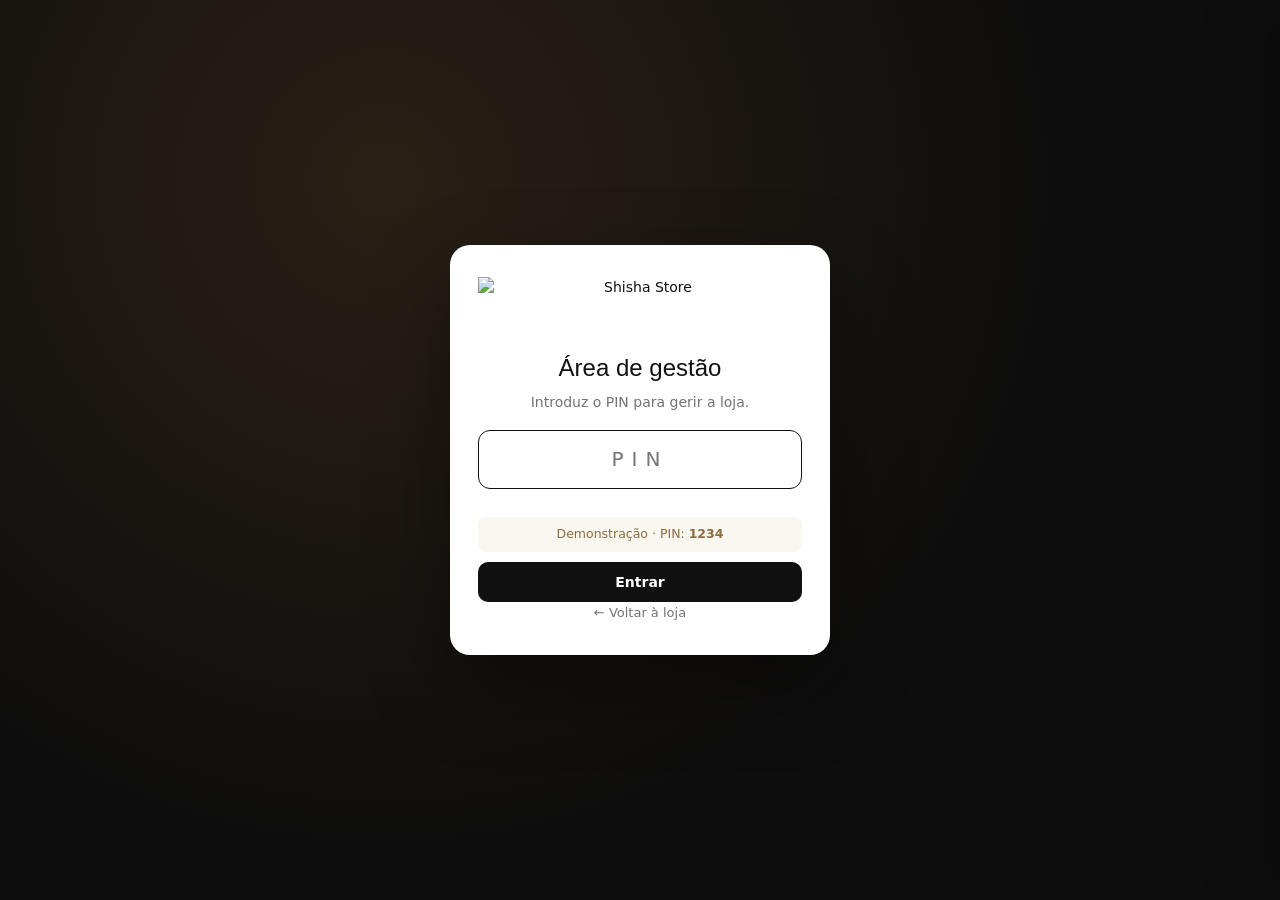
==== admin.html @ 9c780ec9 "Cores por shisha e opiniões de clientes - Shishas com várias cores: o cliente escolhe a cor (com fot" ====
<!doctype html>
<html lang="pt-PT">
<head>
  <meta charset="utf-8">
  <meta name="viewport" content="width=device-width, initial-scale=1">
  <meta name="robots" content="noindex, nofollow">
  <meta name="referrer" content="no-referrer">
  <meta http-equiv="Content-Security-Policy" content="default-src 'self'; script-src 'self' https://cdn.jsdelivr.net; style-src 'self' 'unsafe-inline' https://fonts.googleapis.com; font-src https://fonts.gstatic.com; img-src 'self' data: blob: https://images.unsplash.com https://*.supabase.co; connect-src 'self' data: https://*.supabase.co wss://*.supabase.co; object-src 'none'; base-uri 'self'; form-action 'self'">
  <title>Gestão · Shisha Store</title>
  <link rel="icon" type="image/png" href="img/logo-icon.png">
  <link rel="preconnect" href="https://fonts.googleapis.com">
  <link rel="preconnect" href="https://fonts.gstatic.com" crossorigin>
  <link href="https://fonts.googleapis.com/css2?family=Inter:wght@400;500;600;700;800&family=Archivo+Black&display=swap" rel="stylesheet">
  <link rel="stylesheet" href="css/admin.css">
</head>
<body>

  <!-- LOGIN -->
  <section class="login" id="login" hidden>
    <form class="login__card" id="loginForm">
      <img src="img/logo-h.png" alt="Shisha Store" class="login__logo">
      <h1>Área de gestão</h1>
      <div id="loginLive" hidden>
        <p class="muted">Entra com o teu email e palavra-passe.</p>
        <input type="email" id="email" class="login__field" placeholder="Email" autocomplete="username">
        <input type="password" id="password" class="login__field" placeholder="Palavra-passe" autocomplete="current-password">
      </div>
      <div id="loginDemo" hidden>
        <p class="muted">Introduz o PIN para gerir a loja.</p>
        <input type="password" inputmode="numeric" id="pin" placeholder="PIN" maxlength="8" autocomplete="off">
        <p class="login__hint">Demonstração · PIN: <b>1234</b></p>
      </div>
      <p class="login__err" id="loginErr" hidden></p>
      <button class="btn btn--dark btn--block" type="submit" id="loginBtn">Entrar</button>
      <a href="./" class="login__back">← Voltar à loja</a>
    </form>
  </section>

  <!-- APP -->
  <div class="app" id="app" hidden>
    <aside class="side" id="side">
      <a href="#/painel" class="side__logo"><img src="img/logo-h-white.png" alt="Shisha Store"></a>
      <nav class="side__nav">
        <a href="#/painel" data-nav="painel"><svg viewBox="0 0 24 24"><rect x="3" y="3" width="7" height="9" rx="1.5"/><rect x="14" y="3" width="7" height="5" rx="1.5"/><rect x="14" y="12" width="7" height="9" rx="1.5"/><rect x="3" y="16" width="7" height="5" rx="1.5"/></svg>Resumo</a>
        <a href="#/inicio" data-nav="inicio"><svg viewBox="0 0 24 24"><rect x="3" y="4" width="18" height="16" rx="2"/><circle cx="9" cy="10" r="2"/><path d="m21 16-5-5-9 9"/></svg>Página inicial</a>
        <a href="#/produtos" data-nav="produtos"><svg viewBox="0 0 24 24"><path d="M3 7l9-4 9 4-9 4-9-4z"/><path d="M3 7v10l9 4 9-4V7"/><path d="M12 11v10"/></svg>Produtos</a>
        <a href="#/packs" data-nav="packs"><svg viewBox="0 0 24 24"><rect x="3" y="8" width="18" height="13" rx="2"/><path d="M3 12h18M12 8v13"/><path d="M12 8c-2-4-6-4-6-1.5S10 8 12 8zm0 0c2-4 6-4 6-1.5S14 8 12 8z"/></svg>Packs</a>
        <a href="#/encomendas" data-nav="encomendas"><svg viewBox="0 0 24 24"><path d="M6 7h12l-1 13H7L6 7z"/><path d="M9 7a3 3 0 0 1 6 0"/></svg>Encomendas <span class="side__badge" id="newOrders" hidden>0</span></a>
        <a href="#/opinioes" data-nav="opinioes"><svg viewBox="0 0 24 24"><path d="m12 3 2.7 5.6 6.1.9-4.4 4.3 1 6.1L12 17l-5.4 2.9 1-6.1L3.2 9.5l6.1-.9z"/></svg>Opiniões <span class="side__badge" id="newReviews" hidden>0</span></a>
        <a href="#/loja" data-nav="loja"><svg viewBox="0 0 24 24"><path d="M4 9l1-5h14l1 5M4 9v11h16V9M4 9h16M9 20v-6h6v6"/></svg>Dados da loja</a>
        <a href="#/dados" data-nav="dados"><svg viewBox="0 0 24 24"><path d="M12 3v12m0 0-4-4m4 4 4-4"/><path d="M4 17v3h16v-3"/></svg>Cópias de segurança</a>
      </nav>
      <div class="side__foot">
        <a href="index.html" target="_blank" class="side__link"><svg viewBox="0 0 24 24"><path d="M14 4h6v6M20 4l-9 9"/><path d="M18 14v6H4V6h6"/></svg>Ver loja</a>
        <button class="side__link" id="logout"><svg viewBox="0 0 24 24"><path d="M15 4h4v16h-4M10 8l-4 4 4 4M6 12h10"/></svg>Sair</button>
      </div>
    </aside>

    <div class="main">
      <header class="top">
        <button class="top__burger" id="burger" aria-label="Abrir menu"><svg viewBox="0 0 24 24"><path d="M3 6h18M3 12h18M3 18h18"/></svg><span>Menu</span></button>
        <div>
          <h1 id="pageTitle">Resumo</h1>
          <p class="muted" id="pageSub"></p>
        </div>
        <div class="top__right" id="topActions"></div>
      </header>
      <main id="view"></main>
    </div>

    <!-- Barra de navegação fixa (telemóvel) -->
    <nav class="tabbar" aria-label="Secções">
      <a href="#/painel" data-nav="painel"><svg viewBox="0 0 24 24"><rect x="3" y="3" width="7" height="9" rx="1.5"/><rect x="14" y="3" width="7" height="5" rx="1.5"/><rect x="14" y="12" width="7" height="9" rx="1.5"/><rect x="3" y="16" width="7" height="5" rx="1.5"/></svg><span>Resumo</span></a>
      <a href="#/produtos" data-nav="produtos"><svg viewBox="0 0 24 24"><path d="M3 7l9-4 9 4-9 4-9-4z"/><path d="M3 7v10l9 4 9-4V7"/><path d="M12 11v10"/></svg><span>Produtos</span></a>
      <a href="#/packs" data-nav="packs"><svg viewBox="0 0 24 24"><rect x="3" y="8" width="18" height="13" rx="2"/><path d="M3 12h18M12 8v13"/><path d="M12 8c-2-4-6-4-6-1.5S10 8 12 8zm0 0c2-4 6-4 6-1.5S14 8 12 8z"/></svg><span>Packs</span></a>
      <a href="#/encomendas" data-nav="encomendas"><svg viewBox="0 0 24 24"><path d="M6 7h12l-1 13H7L6 7z"/><path d="M9 7a3 3 0 0 1 6 0"/></svg><span>Encomendas</span><b class="tabbar__badge" id="newOrders2" hidden>0</b></a>
      <button id="burger2" aria-label="Mais opções"><svg viewBox="0 0 24 24"><circle cx="5" cy="12" r="1.6"/><circle cx="12" cy="12" r="1.6"/><circle cx="19" cy="12" r="1.6"/></svg><span>Mais</span></button>
    </nav>
  </div>

  <!-- EDITOR DE PRODUTO -->
  <div class="overlay" id="overlay"></div>
  <aside class="panel" id="panel" aria-hidden="true">
    <div class="panel__head"><strong id="panelTitle">Produto</strong><button class="icon-btn" data-close aria-label="Fechar"><svg viewBox="0 0 24 24"><path d="M6 6l12 12M18 6 6 18"/></svg></button></div>
    <div class="panel__body" id="panelBody"></div>
    <div class="panel__foot" id="panelFoot"></div>
  </aside>

  <div class="toast" id="toast"></div>

  <script src="js/admin-boot.js"></script>
  <script src="https://cdn.jsdelivr.net/npm/@supabase/supabase-js@2.45.4/dist/umd/supabase.js" integrity="sha384-0w2KAL2YHP6wKOkUDzkCDGgVvfmHnj02DHeQ6XcHOgTfFsGyonKOpShMH1x6nk9o" crossorigin="anonymous"></script>
  <script src="js/data.js"></script>
  <script src="js/config.js"></script>
  <script src="js/store-data.js"></script>
  <script src="js/admin.js"></script>
</body>
</html>
---- css/admin.css ----
/* =========================================================
   SHISHA STORE — Back office
   ========================================================= */
:root {
  --ink: #111; --ink-2: #3a3a3a; --muted: #737373; --line: #e7e5e4;
  --bg: #f6f5f3; --card: #fff; --side: #0f0f0f;
  --gold: #b08d57; --gold-2: #8c6d3f; --goldl: #e7c893;
  --green: #16a34a; --red: #dc2626; --amber: #d97706; --blue: #2563eb;
  --r: 14px; --r-sm: 9px;
  --font: "Inter", system-ui, -apple-system, Segoe UI, Roboto, sans-serif;
  --display: "Archivo Black", "Inter", sans-serif;
}
* { box-sizing: border-box; }
body { margin: 0; font-family: var(--font); color: var(--ink); background: var(--bg); font-size: 14px; line-height: 1.45; -webkit-font-smoothing: antialiased; }
a { color: inherit; text-decoration: none; }
button { font: inherit; color: inherit; background: none; border: 0; cursor: pointer; padding: 0; }
input, select, textarea { font: inherit; color: inherit; }
svg { width: 20px; height: 20px; fill: none; stroke: currentColor; stroke-width: 1.8; stroke-linecap: round; stroke-linejoin: round; flex: none; }
[hidden] { display: none !important; }
.muted { color: var(--muted); }
h1, h2, h3 { margin: 0; }

/* ---------- Botões ---------- */
.btn { display: inline-flex; align-items: center; justify-content: center; gap: 8px; padding: 10px 16px; border-radius: 10px; font-weight: 600; font-size: 14px; white-space: nowrap; transition: background .15s, border-color .15s, transform .1s; }
.btn:active { transform: scale(.98); }
.btn--dark { background: var(--ink); color: #fff; }
.btn--dark:hover { background: #2b2b2b; }
.btn--gold { background: var(--gold); color: #fff; }
.btn--gold:hover { background: var(--gold-2); }
.btn--ghost { background: #fff; border: 1px solid var(--line); }
.btn--ghost:hover { border-color: #bdbdbd; }
.btn--danger { background: #fff; border: 1px solid #f3c4c4; color: var(--red); }
.btn--danger:hover { background: #fef2f2; }
.btn--sm { padding: 7px 11px; font-size: 13px; border-radius: 8px; }
.btn--block { width: 100%; }
.btn svg { width: 17px; height: 17px; }
.icon-btn { width: 38px; height: 38px; display: grid; place-items: center; border-radius: 10px; }
.icon-btn:hover { background: rgba(0,0,0,.05); }

/* ---------- Login ---------- */
.login { min-height: 100vh; display: grid; place-items: center; padding: 16px; background: radial-gradient(circle at 30% 20%, #2a2016, #0d0d0d 60%); }
.login__card { width: 100%; max-width: 380px; background: #fff; border-radius: 20px; padding: 32px 28px; text-align: center; box-shadow: 0 30px 80px rgba(0,0,0,.4); }
.login__logo { height: 56px; margin: 0 auto 18px; display: block; }
.login h1 { font-family: var(--display); font-weight: 400; font-size: 24px; }
.login p { margin: 6px 0 18px; }
.login input { width: 100%; padding: 14px 16px; border: 1.5px solid var(--line); border-radius: 12px; font-size: 20px; text-align: center; letter-spacing: .4em; outline: none; margin-bottom: 12px; }
.login input.login__field { font-size: 15px; letter-spacing: 0; text-align: left; margin-bottom: 10px; }
.login input:focus { border-color: var(--ink); }
.login__err { color: var(--red); font-size: 13px; margin: -4px 0 12px !important; }
.login__hint { font-size: 12.5px; color: var(--gold-2); background: #faf6f0; border-radius: 8px; padding: 8px; margin: 16px 0 10px !important; }
.login__back { font-size: 13px; color: var(--muted); }
.login__back:hover { color: var(--ink); }
.shake { animation: shake .35s; }
@keyframes shake { 25% { transform: translateX(-6px); } 75% { transform: translateX(6px); } }

/* ---------- Layout ---------- */
.app { display: grid; grid-template-columns: 248px 1fr; min-height: 100vh; }
.side { background: var(--side); color: #cfcfcf; display: flex; flex-direction: column; padding: 22px 14px; position: sticky; top: 0; height: 100vh; }
.side__logo { padding: 4px 10px 22px; }
.side__logo img { height: 44px; }
.side__nav { display: grid; gap: 2px; }
.side__nav a, .side__link { display: flex; align-items: center; gap: 12px; padding: 11px 12px; border-radius: 10px; font-weight: 500; font-size: 14px; width: 100%; text-align: left; }
.side__nav a:hover, .side__link:hover { background: rgba(255,255,255,.06); color: #fff; }
.side__nav a.is-active { background: rgba(176,141,87,.18); color: #fff; }
.side__nav a.is-active svg { color: var(--goldl); }
.side__badge { margin-left: auto; background: var(--gold); color: #fff; font-size: 11px; font-weight: 700; border-radius: 99px; padding: 1px 7px; }
.side__foot { margin-top: auto; border-top: 1px solid #222; padding-top: 12px; display: grid; gap: 2px; }
.main { min-width: 0; }
.top { display: flex; align-items: center; gap: 14px; padding: 22px 32px 18px; position: sticky; top: 0; z-index: 20; background: rgba(246,245,243,.92); backdrop-filter: blur(8px); }
.top h1 { font-family: var(--display); font-weight: 400; font-size: 26px; line-height: 1.1; }
.top p { margin: 2px 0 0; font-size: 13px; }
.top__right { margin-left: auto; display: flex; gap: 8px; flex-wrap: wrap; justify-content: flex-end; }
.top__burger { display: none; }
#view { padding: 0 32px 48px; }

@media (max-width: 960px) {
  .app { grid-template-columns: 1fr; }
  .side { position: fixed; z-index: 60; width: 260px; left: 0; transform: translateX(-100%); transition: transform .25s; }
  .side.is-open { transform: none; box-shadow: 20px 0 60px rgba(0,0,0,.4); }
  .top { padding: 14px 16px; }
  .top h1 { font-size: 21px; }
  .top p { display: none; }
  .top__right .btn { padding: 8px 11px; font-size: 13px; }
  .top__burger { display: grid; }
  #view { padding: 0 16px 40px; }
}

/* ---------- Cartões ---------- */
.card { background: var(--card); border: 1px solid var(--line); border-radius: var(--r); }
.card__head { display: flex; justify-content: space-between; align-items: center; gap: 12px; padding: 16px 18px; border-bottom: 1px solid var(--line); }
.card__head h3 { font-size: 15px; }
.card__body { padding: 16px 18px; }
.grid { display: grid; gap: 16px; }
.kpis { display: grid; grid-template-columns: repeat(4, 1fr); gap: 16px; margin-bottom: 16px; }
@media (max-width: 1100px) { .kpis { grid-template-columns: repeat(2, 1fr); } }
.kpi { padding: 18px; display: flex; gap: 14px; align-items: flex-start; min-width: 0; }
@media (max-width: 560px) {
  .kpis { gap: 10px; }
  .kpi { flex-direction: column; gap: 10px; padding: 14px; }
  .kpi__value { font-size: 21px; }
}
.kpi__icon { width: 42px; height: 42px; border-radius: 12px; display: grid; place-items: center; flex: none; }
.kpi__icon svg { width: 21px; height: 21px; }
.kpi__label { font-size: 12.5px; color: var(--muted); font-weight: 500; }
.kpi__value { font-family: var(--display); font-size: 26px; line-height: 1.15; margin-top: 2px; }
.kpi__sub { font-size: 12px; color: var(--muted); }
.two { display: grid; grid-template-columns: 1.6fr 1fr; gap: 16px; }
@media (max-width: 1100px) { .two { grid-template-columns: 1fr; } }

/* gráfico de barras */
.bars { display: flex; align-items: flex-end; gap: 10px; height: 180px; padding-top: 10px; }
.bar { flex: 1; display: flex; flex-direction: column; align-items: center; gap: 6px; height: 100%; justify-content: flex-end; }
.bar__fill { width: 100%; max-width: 46px; background: linear-gradient(180deg, var(--gold), var(--gold-2)); border-radius: 8px 8px 3px 3px; min-height: 3px; transition: height .5s; position: relative; }
.bar__fill span { position: absolute; top: -20px; left: 50%; transform: translateX(-50%); font-size: 11.5px; font-weight: 700; color: var(--ink-2); white-space: nowrap; }
.bar__label { font-size: 11.5px; color: var(--muted); }
.bar.is-today .bar__fill { background: linear-gradient(180deg, #2b2b2b, #111); }

/* listas simples */
.list { list-style: none; margin: 0; padding: 0; }
.list li { display: flex; align-items: center; gap: 12px; padding: 11px 18px; border-top: 1px solid var(--line); }
.list li:first-child { border-top: 0; }
.list__main { min-width: 0; flex: 1; }
.list__main strong { display: block; font-size: 13.5px; white-space: nowrap; overflow: hidden; text-overflow: ellipsis; }
.list__main span { font-size: 12px; color: var(--muted); }
.empty { padding: 28px 18px; text-align: center; color: var(--muted); }
.empty .btn { margin-top: 12px; }

/* ---------- Produtos ---------- */
.toolbar { display: flex; gap: 10px; flex-wrap: wrap; align-items: center; margin-bottom: 14px; }
.tabs { display: flex; gap: 4px; background: #ecebe8; padding: 4px; border-radius: 12px; overflow-x: auto; max-width: 100%; }
.tabs button { padding: 7px 13px; border-radius: 9px; font-weight: 600; font-size: 13px; color: var(--ink-2); white-space: nowrap; }
.tabs button.is-on { background: #fff; color: var(--ink); box-shadow: 0 1px 3px rgba(0,0,0,.1); }
.tabs button i { font-style: normal; color: var(--muted); font-weight: 500; margin-left: 4px; }
.search { flex: 1; min-width: 200px; position: relative; }
.search input { width: 100%; padding: 10px 14px 10px 38px; border: 1px solid var(--line); border-radius: 10px; background: #fff; outline: none; }
.search input:focus { border-color: var(--ink); }
.search svg { position: absolute; left: 12px; top: 50%; transform: translateY(-50%); width: 17px; height: 17px; color: var(--muted); }
.select { padding: 9px 12px; border: 1px solid var(--line); border-radius: 10px; background: #fff; }

.table-wrap { overflow-x: auto; }
table.t { width: 100%; border-collapse: collapse; font-size: 13.5px; }
.t th { text-align: left; font-size: 11.5px; letter-spacing: .06em; text-transform: uppercase; color: var(--muted); font-weight: 600; padding: 12px 14px; border-bottom: 1px solid var(--line); white-space: nowrap; background: #fbfaf9; }
.t th:first-child { border-top-left-radius: var(--r); }
.t th:last-child { border-top-right-radius: var(--r); }
.t td { padding: 10px 14px; border-bottom: 1px solid var(--line); vertical-align: middle; }
.t tr:last-child td { border-bottom: 0; }
.t tbody tr { transition: background .1s; }
.t tbody tr:hover { background: #fbfaf9; }
.t tr.is-hidden td { opacity: .55; }
.prod { display: flex; align-items: center; gap: 12px; min-width: 220px; }
.thumb { width: 46px; height: 46px; border-radius: 10px; object-fit: cover; flex: none; background: var(--bg); display: grid; place-items: center; font-weight: 800; font-size: 13px; color: #fff; overflow: hidden; }
.prod strong { display: block; font-size: 13.5px; }
.prod span { font-size: 12px; color: var(--muted); }
.price { font-weight: 700; white-space: nowrap; }
.price small { color: var(--amber); font-weight: 600; display: block; font-size: 11px; }
.actions { display: flex; gap: 4px; justify-content: flex-end; }
.actions .icon-btn { width: 34px; height: 34px; }
.actions svg { width: 17px; height: 17px; }

/* interruptor */
.switch { position: relative; display: inline-flex; align-items: center; gap: 8px; cursor: pointer; user-select: none; font-size: 12.5px; white-space: nowrap; }
.switch input { position: absolute; opacity: 0; pointer-events: none; }
.switch i { width: 36px; height: 20px; border-radius: 99px; background: #d6d3d1; position: relative; transition: background .2s; flex: none; }
.switch i::after { content: ""; position: absolute; top: 2px; left: 2px; width: 16px; height: 16px; border-radius: 50%; background: #fff; transition: transform .2s; box-shadow: 0 1px 2px rgba(0,0,0,.2); }
.switch input:checked + i { background: var(--green); }
.switch input:checked + i::after { transform: translateX(16px); }
.switch--gold input:checked + i { background: var(--gold); }

/* estados */
.pill { display: inline-flex; align-items: center; gap: 6px; font-size: 12px; font-weight: 600; padding: 3px 10px; border-radius: 99px; white-space: nowrap; }
.pill::before { content: ""; width: 6px; height: 6px; border-radius: 50%; background: currentColor; }
.st-nova { background: #eff6ff; color: var(--blue); }
.st-confirmada { background: #fef3c7; color: var(--amber); }
.st-pronta { background: #f3e8ff; color: #7c3aed; }
.st-entregue { background: #dcfce7; color: var(--green); }
.st-cancelada { background: #f5f5f4; color: #78716c; }
.st-esgotado { background: #fee2e2; color: var(--red); }
.st-stock { background: #dcfce7; color: var(--green); }
.st-oculto { background: #f5f5f4; color: #78716c; }

/* ---------- Painel lateral (editor) ---------- */
.overlay { position: fixed; inset: 0; background: rgba(0,0,0,.4); opacity: 0; visibility: hidden; transition: .2s; z-index: 50; }
.overlay.is-on { opacity: 1; visibility: visible; }
.panel { position: fixed; top: 0; right: 0; bottom: 0; width: min(560px, 100vw); background: #fff; z-index: 70; display: flex; flex-direction: column; transform: translateX(100%); transition: transform .28s ease; box-shadow: -20px 0 60px rgba(0,0,0,.15); }
.panel.is-open { transform: none; }
.panel__head { display: flex; justify-content: space-between; align-items: center; padding: 16px 20px; border-bottom: 1px solid var(--line); font-size: 16px; }
.panel__body { flex: 1; overflow-y: auto; padding: 20px; }
.panel__foot { padding: 14px 20px; border-top: 1px solid var(--line); display: flex; gap: 10px; justify-content: flex-end; }
.panel__foot .spacer { margin-right: auto; }

/* formulários */
.form { display: grid; gap: 16px; }
.row { display: grid; grid-template-columns: 1fr 1fr; gap: 14px; }
.row--3 { grid-template-columns: 1fr 1fr 1fr; }
@media (max-width: 560px) { .row, .row--3 { grid-template-columns: 1fr; } }
.field label { display: block; font-size: 12.5px; font-weight: 600; margin-bottom: 6px; color: var(--ink-2); }
.field input, .field select, .field textarea { width: 100%; padding: 10px 12px; border: 1px solid var(--line); border-radius: 10px; background: #fff; outline: none; }
.field textarea { min-height: 76px; resize: vertical; }
.field input:focus, .field select:focus, .field textarea:focus { border-color: var(--ink); box-shadow: 0 0 0 3px rgba(17,17,17,.06); }
.field small { display: block; color: var(--muted); font-size: 11.5px; margin-top: 5px; }
.field--err input { border-color: var(--red); }
.prefix { position: relative; }
.prefix span { position: absolute; right: 12px; top: 50%; transform: translateY(-50%); color: var(--muted); font-size: 13px; }
.section-title { font-size: 11.5px; letter-spacing: .1em; text-transform: uppercase; font-weight: 700; color: var(--gold-2); margin: 8px 0 -4px; }
.toggles { display: grid; grid-template-columns: 1fr 1fr; gap: 12px; background: var(--bg); border-radius: 12px; padding: 14px; }
.photo { display: flex; gap: 14px; align-items: center; }
.photo__prev { width: 96px; height: 96px; border-radius: 12px; object-fit: cover; background: var(--bg); flex: none; border: 1px solid var(--line); display: grid; place-items: center; color: #fff; font-weight: 800; font-size: 20px; overflow: hidden; }
.photo__prev img { width: 100%; height: 100%; object-fit: cover; }
.photo__btns { display: grid; gap: 8px; flex: 1; }
.photo__btns input[type=url] { width: 100%; padding: 9px 12px; border: 1px solid var(--line); border-radius: 10px; font-size: 13px; outline: none; }
.color { display: flex; gap: 8px; align-items: center; }
.color input[type=color] { width: 42px; height: 38px; padding: 2px; border: 1px solid var(--line); border-radius: 8px; background: #fff; }

/* encomenda detalhe */
.order-items { width: 100%; border-collapse: collapse; margin: 6px 0 14px; }
.order-items td { padding: 9px 0; border-bottom: 1px solid var(--line); }
.order-items td:last-child { text-align: right; font-weight: 600; }
.order-total { display: flex; justify-content: space-between; font-size: 17px; font-weight: 800; }
.steps { display: flex; gap: 6px; flex-wrap: wrap; }
.steps button { padding: 8px 12px; border-radius: 99px; border: 1px solid var(--line); font-size: 12.5px; font-weight: 600; }
.steps button.is-on { background: var(--ink); color: #fff; border-color: var(--ink); }

/* exportar */
.export { display: grid; grid-template-columns: repeat(auto-fill, minmax(280px, 1fr)); gap: 16px; }
.export .card { padding: 20px; display: flex; flex-direction: column; gap: 10px; }
.export h3 { font-size: 15.5px; }
.export p { margin: 0; color: var(--ink-2); font-size: 13.5px; flex: 1; }
.export__icon { width: 44px; height: 44px; border-radius: 12px; background: var(--bg); display: grid; place-items: center; }
.note { background: #faf6f0; border: 1px solid #efe3cf; border-radius: 12px; padding: 14px 16px; font-size: 13px; color: var(--ink-2); margin-bottom: 16px; display: flex; gap: 10px; }
.note svg { color: var(--gold-2); margin-top: 1px; }

/* ---------- Facilidade de uso ---------- */
.help { display: flex; gap: 12px; align-items: flex-start; background: linear-gradient(135deg, #1a1a1a, #3a2c18); color: #fff; border-radius: var(--r); padding: 18px 20px; margin-bottom: 22px; }
.help h3 { font-size: 15px; margin-bottom: 8px; color: var(--goldl); }
.help ol { margin: 0; padding-left: 18px; display: grid; gap: 5px; font-size: 13.5px; color: rgba(255,255,255,.88); }
.help .icon-btn { color: #fff; margin-left: auto; flex: none; }
.help .icon-btn:hover { background: rgba(255,255,255,.1); }
.h-sec { font-size: 13px; letter-spacing: .08em; text-transform: uppercase; color: var(--muted); font-weight: 700; margin: 0 0 12px; }
.quick { display: grid; grid-template-columns: repeat(4, 1fr); gap: 14px; margin-bottom: 26px; }
@media (max-width: 1100px) { .quick { grid-template-columns: repeat(2, 1fr); } }
.quick__item { background: #fff; border: 1px solid var(--line); border-radius: var(--r); padding: 18px; display: grid; gap: 4px; transition: transform .15s, box-shadow .15s, border-color .15s; }
.quick__item:hover { transform: translateY(-2px); box-shadow: 0 10px 24px rgba(0,0,0,.07); border-color: #d6d3d1; }
.quick__ic { width: 44px; height: 44px; border-radius: 12px; display: grid; place-items: center; margin-bottom: 8px; }
.quick__item b { font-size: 15px; }
.quick__item small { color: var(--muted); font-size: 12.5px; display: flex; align-items: center; gap: 6px; }
.dot-new { width: 8px; height: 8px; border-radius: 50%; background: var(--blue); box-shadow: 0 0 0 3px rgba(37,99,235,.18); }

.price-btn { display: flex; align-items: center; gap: 6px; padding: 5px 9px; margin: -5px -9px; border-radius: 8px; font-weight: 700; border: 1px dashed transparent; white-space: nowrap; }
.price-btn + .price-btn { margin-top: 2px; }
.price-btn .muted { font-weight: 500; }
.price-btn svg { opacity: 0; color: var(--gold-2); transition: opacity .15s; }
.price-btn:hover { background: #faf6f0; border-color: #e7d6b8; }
.price-btn:hover svg, .t tr:hover .price-btn svg { opacity: 1; }
.price-wrap { display: inline-flex; align-items: center; gap: 6px; }
.price-input { width: 92px; padding: 7px 9px; border: 2px solid var(--gold); border-radius: 8px; font-weight: 700; outline: none; box-shadow: 0 0 0 4px rgba(176,141,87,.15); }

.cat-pick { display: grid; grid-template-columns: repeat(5, 1fr); gap: 8px; }
@media (max-width: 560px) { .cat-pick { grid-template-columns: repeat(3, 1fr); } }
.cat-pick button { border: 1.5px solid var(--line); border-radius: 12px; padding: 12px 6px; display: grid; gap: 4px; justify-items: center; font-size: 12.5px; font-weight: 600; background: #fff; }
.cat-pick button span { font-size: 22px; }
.cat-pick button:hover { border-color: #bdbdbd; }
.cat-pick button.is-on { border-color: var(--ink); background: var(--ink); color: #fff; }
.toggles .switch { align-items: flex-start; white-space: normal; }
.toggles .switch i { margin-top: 2px; }
.toggles .switch span b { display: block; font-size: 13px; }
.toggles .switch span small { color: var(--muted); font-size: 11.5px; }
.adv { border: 1px solid var(--line); border-radius: 12px; padding: 12px 14px; }
.adv summary { cursor: pointer; font-weight: 600; font-size: 13px; color: var(--ink-2); }
.toast__undo { margin-left: 10px; color: var(--goldl); font-weight: 700; text-decoration: underline; }

/* ---------- Navegação no telemóvel ---------- */
.tabbar { display: none; }
.top__burger { display: none; align-items: center; gap: 8px; padding: 9px 14px 9px 11px; border-radius: 12px; background: var(--ink); color: #fff; font-weight: 700; font-size: 14px; flex: none; box-shadow: 0 4px 12px rgba(0,0,0,.18); }
.top__burger svg { width: 22px; height: 22px; stroke-width: 2.2; }
@media (max-width: 960px) {
  .top__burger { display: inline-flex; }
  .top { flex-wrap: wrap; row-gap: 10px; }
  .top > div:not(.top__right) { min-width: 0; flex: 1; }
  .top h1 { white-space: nowrap; overflow: hidden; text-overflow: ellipsis; }
  .top__right { width: 100%; margin-left: 0; }
  .top__right:empty { display: none; }
  .top__right .btn { flex: 1; padding: 11px 12px; font-size: 14px; }
  .tabbar { display: grid; grid-template-columns: repeat(5, 1fr); position: fixed; left: 0; right: 0; bottom: 0; z-index: 45; background: #fff; border-top: 1px solid var(--line); padding: 6px 4px calc(6px + env(safe-area-inset-bottom)); box-shadow: 0 -6px 20px rgba(0,0,0,.06); }
  .tabbar a, .tabbar button { position: relative; display: grid; justify-items: center; gap: 3px; padding: 6px 2px; border-radius: 12px; font-size: 11px; font-weight: 600; color: var(--muted); }
  .tabbar svg { width: 24px; height: 24px; }
  .tabbar a.is-active { color: var(--ink); }
  .tabbar a.is-active svg { color: var(--gold-2); stroke-width: 2.2; }
  .tabbar a.is-active::before { content: ""; position: absolute; top: -6px; left: 30%; right: 30%; height: 3px; border-radius: 0 0 3px 3px; background: var(--gold); }
  .tabbar__badge { position: absolute; top: 2px; left: calc(50% + 6px); background: var(--red); color: #fff; font-size: 10.5px; font-weight: 800; min-width: 18px; height: 18px; border-radius: 9px; display: grid; place-items: center; padding: 0 5px; }
  #view { padding-bottom: 96px; }
  .toast { bottom: 90px; }
  .panel { z-index: 80; }
}

/* ---------- Página inicial ---------- */
.quick { grid-template-columns: repeat(auto-fit, minmax(190px, 1fr)) !important; }
.hintline { margin: 0 0 14px; font-size: 13.5px; }
.hlist { display: grid; gap: 16px; margin-bottom: 16px; }
.hcard { overflow: hidden; }
.hcard.is-off .hprev { opacity: .55; }
.hcard__body { padding: 16px; display: grid; gap: 14px; }
.hcard__top { display: flex; justify-content: space-between; align-items: center; gap: 10px; flex-wrap: wrap; }
.hcard__top strong { font-size: 15px; }
.hprev { position: relative; height: 190px; color: #fff; overflow: hidden; display: flex; align-items: center; isolation: isolate; }
.hprev--sm { height: 130px; }
.hprev__bg { position: absolute; inset: 0; width: 100%; height: 100%; object-fit: cover; z-index: -2; }
.hprev:has(.hprev__bg)::before { content: ""; position: absolute; inset: 0; z-index: -1; background: linear-gradient(90deg, rgba(0,0,0,.8), rgba(0,0,0,.1)); }
.hprev__side { position: absolute; right: 0; top: 0; width: 45%; height: 100%; object-fit: cover; z-index: -1; -webkit-mask-image: linear-gradient(90deg, transparent, #000 35%); mask-image: linear-gradient(90deg, transparent, #000 35%); }
.hprev__text { padding: 18px 22px; max-width: 62%; display: grid; gap: 4px; }
.hprev__text small { font-size: 10.5px; font-weight: 700; letter-spacing: .14em; text-transform: uppercase; opacity: .85; }
.hprev__text b { font-family: var(--display); font-weight: 400; font-size: 26px; line-height: 1; }
.hprev--sm .hprev__text b { font-size: 19px; }
.hprev__text span { font-size: 12.5px; opacity: .9; }
.hprev__text i { font-style: normal; justify-self: start; background: #fff; color: #111; font-size: 11.5px; font-weight: 700; padding: 5px 11px; border-radius: 99px; margin-top: 4px; }
.hprev__off { position: absolute; top: 10px; right: 10px; background: rgba(0,0,0,.75); font-size: 11px; font-weight: 700; padding: 4px 10px; border-radius: 99px; }
.hphoto { display: flex; gap: 12px; align-items: center; flex-wrap: wrap; }
.hphoto__prev { width: 76px; height: 76px; border-radius: 10px; background: var(--bg); border: 1px solid var(--line); overflow: hidden; display: grid; place-items: center; font-size: 22px; flex: none; }
.hphoto__prev img { width: 100%; height: 100%; object-fit: cover; }
.hphoto__btns { display: flex; gap: 8px; flex-wrap: wrap; }
.act[disabled] { opacity: .35; cursor: default; }
.hmarquee { background: #111; color: #fff; border-radius: 10px; overflow: hidden; padding: 11px 0; }
.hmarquee > div { display: flex; gap: 16px; width: max-content; animation: hmq var(--dur, 38s) linear infinite; font-size: 12px; font-weight: 800; letter-spacing: .1em; text-transform: uppercase; }
.hmarquee i { color: var(--goldl); font-style: normal; }
@keyframes hmq { to { transform: translateX(-50%); } }
.hrow { display: flex; gap: 8px; align-items: center; }
.hrow > input { flex: 1; min-width: 0; padding: 10px 12px; border: 1px solid var(--line); border-radius: 10px; outline: none; }
.hrow > input:focus { border-color: var(--ink); }
.hsec { justify-content: space-between; padding: 8px 0; border-bottom: 1px solid var(--line); font-weight: 600; font-size: 13.5px; }
.hsec.is-off span { color: var(--muted); text-decoration: line-through; }
.hsec .actions { align-items: center; }
.hcats { display: grid; grid-template-columns: repeat(auto-fill, minmax(260px, 1fr)); gap: 16px; }
.hcat { aspect-ratio: 16 / 9; background: var(--bg); position: relative; display: grid; place-items: center; font-size: 30px; overflow: hidden; }
.hcat img { position: absolute; inset: 0; width: 100%; height: 100%; object-fit: cover; }
.hcat b { position: absolute; left: 0; right: 0; bottom: 0; background: #fff; padding: 9px 14px; font-size: 14px; }
.hnov { display: grid; grid-template-columns: repeat(auto-fill, minmax(150px, 1fr)); gap: 8px; max-height: 420px; overflow-y: auto; }
.hnov__item { display: flex; align-items: center; gap: 8px; border: 1.5px solid var(--line); border-radius: 10px; padding: 6px; font-size: 12px; font-weight: 600; cursor: pointer; }
.hnov__item input { display: none; }
.hnov__item .thumb { width: 34px; height: 34px; }
.hnov__item.is-on { border-color: var(--gold); background: #faf6f0; }
.hpick { display: grid; grid-template-columns: repeat(3, 1fr); gap: 8px; }
.hpick__item { border: 1.5px solid var(--line); border-radius: 10px; overflow: hidden; display: grid; text-align: left; background: #fff; }
.hpick__item img { width: 100%; aspect-ratio: 1; object-fit: cover; }
.hpick__item span { font-size: 11.5px; font-weight: 600; padding: 6px 8px; white-space: nowrap; overflow: hidden; text-overflow: ellipsis; }
.hpick__item:hover { border-color: var(--gold); }
@media (max-width: 560px) { .hprev__text { max-width: 75%; } .hprev__text b { font-size: 21px; } .hpick { grid-template-columns: repeat(2, 1fr); } }

/* ---------- Packs ---------- */
.packs-grid { display: grid; grid-template-columns: repeat(auto-fill, minmax(280px, 1fr)); gap: 16px; }
.pack-card { overflow: hidden; display: flex; flex-direction: column; }
.pack-card.is-hidden { opacity: .6; }
.pack-card__img { position: relative; aspect-ratio: 16 / 10; background: var(--bg); }
.pack-card__photo { width: 100%; height: 100%; object-fit: cover; display: grid; place-items: center; font-size: 28px; border-radius: 0; }
.pack-card__body { padding: 16px; display: flex; flex-direction: column; gap: 8px; flex: 1; }
.pack-card h3 { font-family: var(--display); font-weight: 400; font-size: 19px; }
.pack-card__price { font-weight: 800; font-size: 20px; display: flex; align-items: center; gap: 10px; flex-wrap: wrap; }
.pack-save { font-size: 12px; font-weight: 700; color: var(--green); background: #dcfce7; padding: 3px 9px; border-radius: 99px; }
.pack-card ul { margin: 0; padding: 0; list-style: none; display: grid; gap: 3px; font-size: 13px; color: var(--ink-2); flex: 1; }
.pack-card li::before { content: "✓ "; color: var(--gold-2); font-weight: 800; }
.pack-card--new { border: 2px dashed #d6d3d1; background: transparent; align-items: center; justify-content: center; text-align: center; padding: 30px; gap: 6px; min-height: 260px; }
.pack-card--new span { width: 52px; height: 52px; border-radius: 50%; background: var(--ink); color: #fff; display: grid; place-items: center; }
.pack-card--new b { font-size: 15px; }
.pack-card--new small { color: var(--muted); }
.pack-card--new:hover { border-color: var(--gold); background: #faf6f0; }

.pk-chosen { display: grid; gap: 8px; background: var(--bg); border-radius: 12px; padding: 10px; }
.pk-item, .pk-row { display: flex; align-items: center; gap: 10px; }
.pk-item { background: #fff; border: 1px solid var(--line); border-radius: 10px; padding: 8px; }
.pk-item .thumb, .pk-row .thumb { width: 40px; height: 40px; }
.pk-item .select { padding: 6px 8px; font-size: 12.5px; }
.pk-list { display: grid; gap: 4px; max-height: 300px; overflow-y: auto; border: 1px solid var(--line); border-radius: 12px; padding: 8px; }
.pk-row { padding: 6px; border-radius: 8px; }
.pk-row:hover { background: #fafafa; }
.qty { display: inline-flex; align-items: center; border: 1px solid var(--line); border-radius: 99px; flex: none; }
.qty button { width: 28px; height: 28px; font-size: 16px; }
.qty span { min-width: 18px; text-align: center; font-weight: 700; font-size: 13px; }
.pk-sum { border: 1px solid var(--line); border-radius: 12px; padding: 14px; display: grid; gap: 10px; }
.pk-sum__row { display: flex; justify-content: space-between; align-items: center; gap: 10px; font-size: 13.5px; }
.pk-sum__price label { font-weight: 700; font-size: 15px; }
.pk-sum__price .prefix input { width: 130px; padding: 10px 28px 10px 12px; border: 2px solid var(--ink); border-radius: 10px; font-size: 17px; font-weight: 800; outline: none; }
.pk-sum__save { padding: 10px 12px; border-radius: 10px; background: var(--bg); font-weight: 600; }
.pk-sum__save.is-good { background: #dcfce7; color: #166534; }
.pk-sum__save.is-bad { background: #fef2f2; color: var(--red); }
.pk-sum__hint { display: flex; flex-wrap: wrap; gap: 6px; align-items: center; font-size: 12px; color: var(--muted); }
.chip-s { border: 1px solid var(--line); border-radius: 99px; padding: 4px 10px; font-size: 12px; font-weight: 600; background: #fff; }
.chip-s:hover { border-color: var(--gold); background: #faf6f0; }

/* botões de ação com nome */
.act { display: inline-flex; align-items: center; gap: 6px; padding: 7px 11px; border: 1px solid var(--line); border-radius: 9px; background: #fff; font-size: 12.5px; font-weight: 600; white-space: nowrap; }
.act svg { width: 15px; height: 15px; }
.act:hover { border-color: #bdbdbd; background: #fafafa; }
.act--del { color: var(--red); border-color: #f3d0d0; }
.act--del:hover { background: #fef2f2; border-color: #f3c4c4; }
.actions { gap: 6px; }

/* lista de produtos em cartões no telemóvel */
@media (max-width: 760px) {
  .t thead { display: none; }
  .t, .t tbody, .t tr, .t td { display: block; width: 100%; }
  .t tbody tr { display: grid; grid-template-columns: 1fr 1fr; gap: 10px 12px; padding: 14px; border-bottom: 1px solid var(--line); }
  .t td { padding: 0; border: 0; }
  .t td.td-prod { grid-column: 1 / -1; }
  .t td.td-act { grid-column: 1 / -1; }
  .t td.td-act .actions { display: grid; grid-template-columns: repeat(3, 1fr); gap: 8px; }
  .t td.td-act .act { justify-content: center; padding: 10px 8px; font-size: 13px; }
  .t td[data-label]::before { content: attr(data-label); display: block; font-size: 11px; text-transform: uppercase; letter-spacing: .06em; color: var(--muted); font-weight: 600; margin-bottom: 4px; }
  .price-btn { margin: 0; padding: 6px 10px; border: 1px dashed #e7d6b8; background: #faf6f0; }
  .price-btn svg { opacity: 1; }
}

/* toast */
.toast { position: fixed; left: 50%; bottom: 24px; translate: -50% 20px; background: var(--ink); color: #fff; padding: 11px 18px; border-radius: 99px; font-size: 13.5px; font-weight: 500; opacity: 0; pointer-events: none; transition: .25s; z-index: 90; display: flex; gap: 8px; align-items: center; }
.toast.is-on { opacity: 1; translate: -50% 0; }
.toast svg { color: #4ade80; width: 18px; height: 18px; }

/* ---------- Cores da shisha (editor) ---------- */
.cores { display: grid; gap: 8px; margin-bottom: 8px; }
.cor-row { display: grid; grid-template-columns: 40px 1fr 44px auto 36px; gap: 8px; align-items: center; }
.cor-row.is-off input[type="text"] { text-decoration: line-through; color: #999; }
.cor-row input[type="color"] { width: 40px; height: 40px; padding: 2px; border: 1px solid #e5e5e5; border-radius: 10px; background: #fff; cursor: pointer; }
.cor-row input[type="text"] { min-width: 0; }
.cor-photo { width: 44px; height: 44px; border-radius: 10px; border: 1.5px dashed #d4d4d4; display: grid; place-items: center; cursor: pointer; overflow: hidden; font-size: 18px; }
.cor-photo img { width: 100%; height: 100%; object-fit: cover; }
.cor-row .switch { margin: 0; }
.cor-presets { display: flex; flex-wrap: wrap; gap: 6px; margin-top: 8px; }
.cor-chip { display: inline-flex; align-items: center; gap: 6px; padding: 6px 11px; border: 1px solid #e5e5e5; border-radius: 999px; background: #fff; font-size: 13px; cursor: pointer; }
.cor-chip:hover { border-color: #111; }
.cor-chip i { width: 14px; height: 14px; border-radius: 50%; box-shadow: 0 0 0 1px rgba(0,0,0,.15); }
.cor-chip svg { width: 14px; height: 14px; }

/* ---------- Opiniões ---------- */
.rvs { display: grid; gap: 12px; }
.rv { padding: 16px 18px; display: grid; gap: 10px; }
.rv--new { border-left: 4px solid #b08d57; }
.rv__head { display: flex; flex-wrap: wrap; align-items: center; gap: 8px 12px; }
.rv__stars { color: #b08d57; font-size: 17px; letter-spacing: 1px; }
.rv__txt { margin: 0; font-size: 15px; line-height: 1.55; white-space: pre-line; overflow-wrap: anywhere; }
.rv textarea { min-height: 60px; }
.rv__act { display: flex; gap: 8px; flex-wrap: wrap; }
.list__link { display: flex; align-items: center; gap: 12px; width: 100%; color: inherit; text-decoration: none; }
.toolbar .muted b { font-weight: 700; }
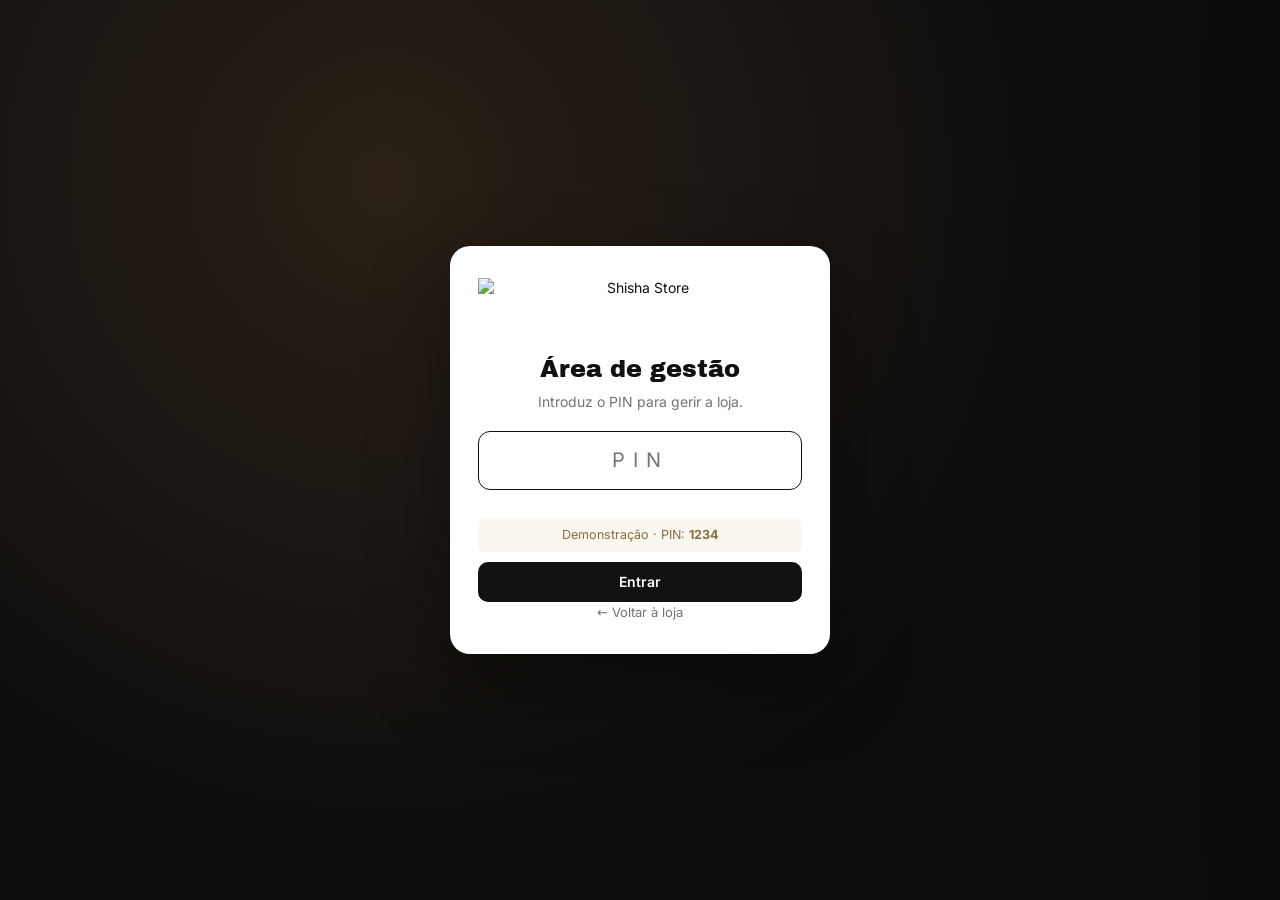
==== commit c84f80d3: "Ajustes legais: termos, privacidade, opiniões, fontes locais e interruptor de essências - Termos: re" ====
--- a/admin.html
+++ b/admin.html
@@ -5,12 +5,11 @@
   <meta name="viewport" content="width=device-width, initial-scale=1">
   <meta name="robots" content="noindex, nofollow">
   <meta name="referrer" content="no-referrer">
-  <meta http-equiv="Content-Security-Policy" content="default-src 'self'; script-src 'self' https://cdn.jsdelivr.net; style-src 'self' 'unsafe-inline' https://fonts.googleapis.com; font-src https://fonts.gstatic.com; img-src 'self' data: blob: https://images.unsplash.com https://*.supabase.co; connect-src 'self' data: https://*.supabase.co wss://*.supabase.co; object-src 'none'; base-uri 'self'; form-action 'self'">
+  <meta http-equiv="Content-Security-Policy" content="default-src 'self'; script-src 'self' https://cdn.jsdelivr.net; style-src 'self' 'unsafe-inline'; font-src 'self'; img-src 'self' data: blob: https://images.unsplash.com https://*.supabase.co; connect-src 'self' data: https://*.supabase.co wss://*.supabase.co; object-src 'none'; base-uri 'self'; form-action 'self'">
   <title>Gestão · Shisha Store</title>
   <link rel="icon" type="image/png" href="img/logo-icon.png">
-  <link rel="preconnect" href="https://fonts.googleapis.com">
-  <link rel="preconnect" href="https://fonts.gstatic.com" crossorigin>
-  <link href="https://fonts.googleapis.com/css2?family=Inter:wght@400;500;600;700;800&family=Archivo+Black&display=swap" rel="stylesheet">
+  <link rel="preload" href="fonts/inter-latin.woff2" as="font" type="font/woff2" crossorigin>
+  <link rel="stylesheet" href="css/fonts.css">
   <link rel="stylesheet" href="css/admin.css">
 </head>
 <body>
--- a/css/fonts.css
+++ b/css/fonts.css
@@ -0,0 +1,6 @@
+/* Fontes alojadas no próprio site (sem pedidos ao Google → mais privacidade).
+   Inter e Archivo Black — SIL Open Font License 1.1 */
+@font-face { font-family: "Inter"; font-style: normal; font-weight: 400 800; font-display: swap; src: url(../fonts/inter-latin-ext.woff2) format("woff2"); unicode-range: U+0100-02BA, U+02BD-02C5, U+02C7-02CC, U+02CE-02D7, U+02DD-02FF, U+0304, U+0308, U+0329, U+1D00-1DBF, U+1E00-1E9F, U+1EF2-1EFF, U+2020, U+20A0-20AB, U+20AD-20C4, U+2113, U+2C60-2C7F, U+A720-A7FF; }
+@font-face { font-family: "Inter"; font-style: normal; font-weight: 400 800; font-display: swap; src: url(../fonts/inter-latin.woff2) format("woff2"); unicode-range: U+0000-00FF, U+0131, U+0152-0153, U+02BB-02BC, U+02C6, U+02DA, U+02DC, U+0304, U+0308, U+0329, U+2000-206F, U+20AC, U+2122, U+2191, U+2193, U+2212, U+2215, U+FEFF, U+FFFD; }
+@font-face { font-family: "Archivo Black"; font-style: normal; font-weight: 400; font-display: swap; src: url(../fonts/archivo-black-latin-ext.woff2) format("woff2"); unicode-range: U+0100-02BA, U+02BD-02C5, U+02C7-02CC, U+02CE-02D7, U+02DD-02FF, U+0304, U+0308, U+0329, U+1D00-1DBF, U+1E00-1E9F, U+1EF2-1EFF, U+2020, U+20A0-20AB, U+20AD-20C4, U+2113, U+2C60-2C7F, U+A720-A7FF; }
+@font-face { font-family: "Archivo Black"; font-style: normal; font-weight: 400; font-display: swap; src: url(../fonts/archivo-black-latin.woff2) format("woff2"); unicode-range: U+0000-00FF, U+0131, U+0152-0153, U+02BB-02BC, U+02C6, U+02DA, U+02DC, U+0304, U+0308, U+0329, U+2000-206F, U+20AC, U+2122, U+2191, U+2193, U+2212, U+2215, U+FEFF, U+FFFD; }
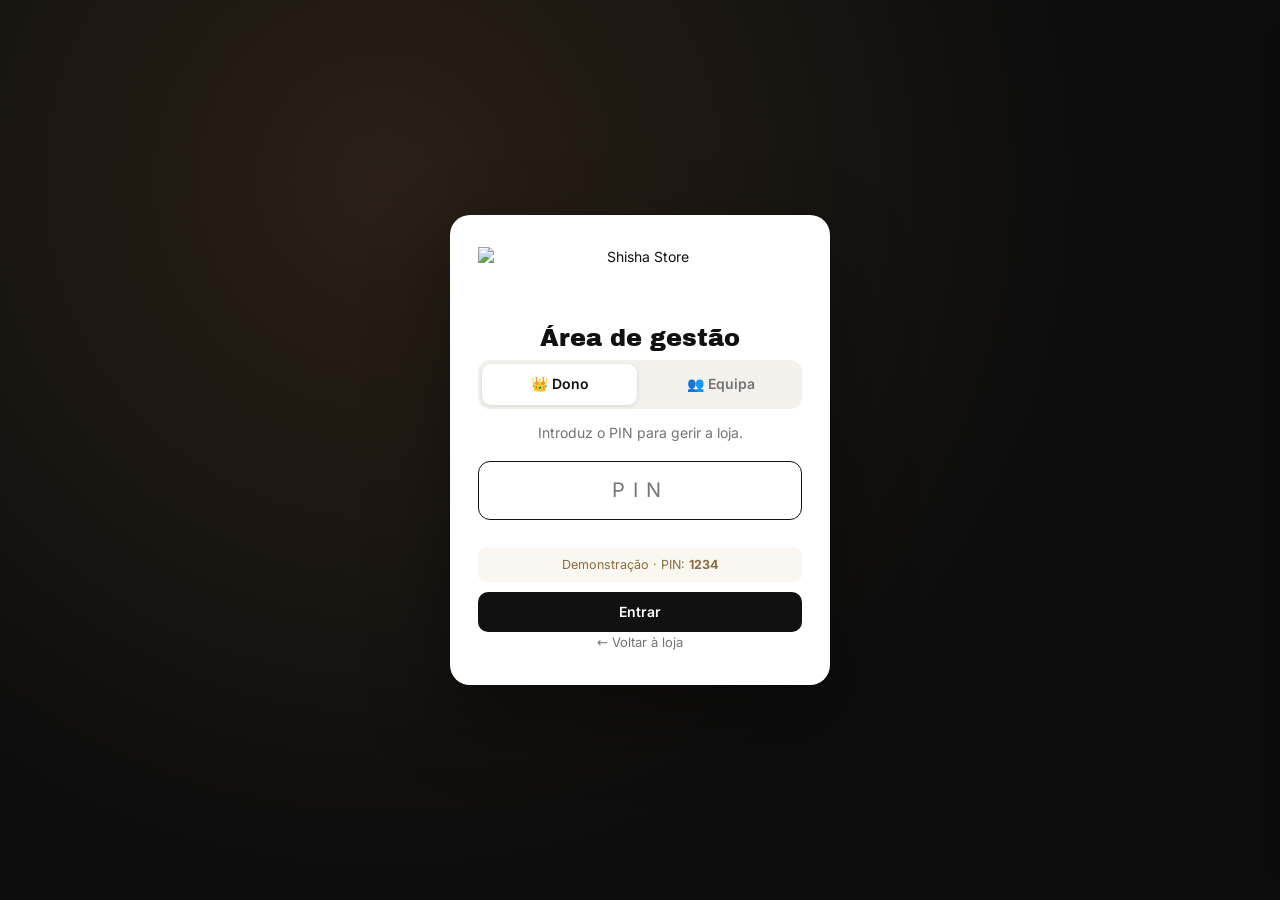
==== commit 34c7393a: "Painel: acesso Dono e Equipa (código), permissões na base de dados - Entrada com dois separadores: D" ====
--- a/admin.html
+++ b/admin.html
@@ -6,11 +6,12 @@
   <meta name="robots" content="noindex, nofollow">
   <meta name="referrer" content="no-referrer">
   <meta http-equiv="Content-Security-Policy" content="default-src 'self'; script-src 'self' https://cdn.jsdelivr.net; style-src 'self' 'unsafe-inline'; font-src 'self'; img-src 'self' data: blob: https://images.unsplash.com https://*.supabase.co; connect-src 'self' data: https://*.supabase.co wss://*.supabase.co; object-src 'none'; base-uri 'self'; form-action 'self'">
+  <script src="js/frame-guard.js?v=20261120a"></script>
   <title>Gestão · Shisha Store</title>
   <link rel="icon" type="image/png" href="img/logo-icon.png">
   <link rel="preload" href="fonts/inter-latin.woff2" as="font" type="font/woff2" crossorigin>
-  <link rel="stylesheet" href="css/fonts.css">
-  <link rel="stylesheet" href="css/admin.css">
+  <link rel="stylesheet" href="css/fonts.css?v=20261120a">
+  <link rel="stylesheet" href="css/admin.css?v=20261120a">
 </head>
 <body>
 
@@ -19,6 +20,10 @@
     <form class="login__card" id="loginForm">
       <img src="img/logo-h.png" alt="Shisha Store" class="login__logo">
       <h1>Área de gestão</h1>
+      <div class="login__roles" role="tablist" aria-label="Tipo de acesso">
+        <button type="button" role="tab" data-papel="dono" class="is-on">👑 Dono</button>
+        <button type="button" role="tab" data-papel="equipa">👥 Equipa</button>
+      </div>
       <div id="loginLive" hidden>
         <p class="muted">Entra com o teu email e palavra-passe.</p>
         <input type="email" id="email" class="login__field" placeholder="Email" autocomplete="username">
@@ -28,6 +33,10 @@
         <p class="muted">Introduz o PIN para gerir a loja.</p>
         <input type="password" inputmode="numeric" id="pin" placeholder="PIN" maxlength="8" autocomplete="off">
         <p class="login__hint">Demonstração · PIN: <b>1234</b></p>
+      </div>
+      <div id="loginEquipa" hidden>
+        <p class="muted">Escreve o teu código da equipa.</p>
+        <input type="password" inputmode="numeric" id="codigo" placeholder="Código" maxlength="8" autocomplete="off">
       </div>
       <p class="login__err" id="loginErr" hidden></p>
       <button class="btn btn--dark btn--block" type="submit" id="loginBtn">Entrar</button>
@@ -46,10 +55,14 @@
         <a href="#/packs" data-nav="packs"><svg viewBox="0 0 24 24"><rect x="3" y="8" width="18" height="13" rx="2"/><path d="M3 12h18M12 8v13"/><path d="M12 8c-2-4-6-4-6-1.5S10 8 12 8zm0 0c2-4 6-4 6-1.5S14 8 12 8z"/></svg>Packs</a>
         <a href="#/encomendas" data-nav="encomendas"><svg viewBox="0 0 24 24"><path d="M6 7h12l-1 13H7L6 7z"/><path d="M9 7a3 3 0 0 1 6 0"/></svg>Encomendas <span class="side__badge" id="newOrders" hidden>0</span></a>
         <a href="#/opinioes" data-nav="opinioes"><svg viewBox="0 0 24 24"><path d="m12 3 2.7 5.6 6.1.9-4.4 4.3 1 6.1L12 17l-5.4 2.9 1-6.1L3.2 9.5l6.1-.9z"/></svg>Opiniões <span class="side__badge" id="newReviews" hidden>0</span></a>
-        <a href="#/loja" data-nav="loja"><svg viewBox="0 0 24 24"><path d="M4 9l1-5h14l1 5M4 9v11h16V9M4 9h16M9 20v-6h6v6"/></svg>Dados da loja</a>
-        <a href="#/dados" data-nav="dados"><svg viewBox="0 0 24 24"><path d="M12 3v12m0 0-4-4m4 4 4-4"/><path d="M4 17v3h16v-3"/></svg>Cópias de segurança</a>
+        <a href="#/loja" data-nav="loja" data-dono><svg viewBox="0 0 24 24"><path d="M4 9l1-5h14l1 5M4 9v11h16V9M4 9h16M9 20v-6h6v6"/></svg>Dados da loja</a>
+        <a href="#/equipa" data-nav="equipa" data-dono><svg viewBox="0 0 24 24"><circle cx="9" cy="8" r="3.5"/><path d="M2.5 20a6.5 6.5 0 0 1 13 0"/><circle cx="17" cy="9" r="2.5"/><path d="M16 14.5a5 5 0 0 1 5.5 5.5"/></svg>Equipa</a>
+        <a href="#/dados" data-nav="dados" data-dono><svg viewBox="0 0 24 24"><path d="M12 3v12m0 0-4-4m4 4 4-4"/><path d="M4 17v3h16v-3"/></svg>Cópias de segurança</a>
+        <a href="#/ajuda" data-nav="ajuda"><svg viewBox="0 0 24 24"><circle cx="12" cy="12" r="9"/><path d="M9.5 9a2.5 2.5 0 1 1 3.5 2.3c-.6.3-1 .9-1 1.6v.6M12 17h.01"/></svg>Perguntas frequentes</a>
       </nav>
       <div class="side__foot">
+        <div class="side__who" id="who"></div>
+        <button class="side__link side__emerg" id="emerg" type="button"></button>
         <a href="index.html" target="_blank" class="side__link"><svg viewBox="0 0 24 24"><path d="M14 4h6v6M20 4l-9 9"/><path d="M18 14v6H4V6h6"/></svg>Ver loja</a>
         <button class="side__link" id="logout"><svg viewBox="0 0 24 24"><path d="M15 4h4v16h-4M10 8l-4 4 4 4M6 12h10"/></svg>Sair</button>
       </div>
@@ -87,11 +100,12 @@
 
   <div class="toast" id="toast"></div>
 
-  <script src="js/admin-boot.js"></script>
+  <script src="js/admin-boot.js?v=20261120a"></script>
   <script src="https://cdn.jsdelivr.net/npm/@supabase/supabase-js@2.45.4/dist/umd/supabase.js" integrity="sha384-0w2KAL2YHP6wKOkUDzkCDGgVvfmHnj02DHeQ6XcHOgTfFsGyonKOpShMH1x6nk9o" crossorigin="anonymous"></script>
-  <script src="js/data.js"></script>
-  <script src="js/config.js"></script>
-  <script src="js/store-data.js"></script>
-  <script src="js/admin.js"></script>
+  <script src="js/data.js?v=20261120a"></script>
+  <script src="js/config.js?v=20261120a"></script>
+  <script src="js/store-data.js?v=20261120a"></script>
+  <script src="js/admin-faq.js?v=20261120a"></script>
+  <script src="js/admin.js?v=20261120a"></script>
 </body>
 </html>
--- a/css/admin.css
+++ b/css/admin.css
@@ -438,3 +438,52 @@
 .rv__act { display: flex; gap: 8px; flex-wrap: wrap; }
 .list__link { display: flex; align-items: center; gap: 12px; width: 100%; color: inherit; text-decoration: none; }
 .toolbar .muted b { font-weight: 700; }
+
+/* ---------- Perguntas frequentes ---------- */
+.faq-search { max-width: 640px; width: 100%; margin-bottom: 14px; }
+.faq-search input { font-size: 16px; padding-top: 12px; padding-bottom: 12px; }
+.faq-chips { display: flex; flex-wrap: wrap; gap: 8px; margin-bottom: 8px; }
+.faq-chip { padding: 8px 14px; border: 1px solid #e5e5e5; border-radius: 999px; background: #fff; font-size: 13.5px; cursor: pointer; }
+.faq-chip:hover { border-color: #111; }
+.faq-group { scroll-margin-top: 80px; }
+.faq { padding: 0; overflow: hidden; }
+.faq__item { border-top: 1px solid #eee; }
+.faq__item:first-child { border-top: 0; }
+.faq__item summary { list-style: none; cursor: pointer; padding: 15px 48px 15px 18px; font-weight: 600; font-size: 15px; position: relative; }
+.faq__item summary::-webkit-details-marker { display: none; }
+.faq__item summary::after { content: "+"; position: absolute; right: 18px; top: 50%; transform: translateY(-50%); font-size: 22px; font-weight: 400; color: #8c6d3f; }
+.faq__item[open] summary::after { content: "−"; }
+.faq__item summary:hover { background: #faf8f5; }
+.faq__a { padding: 0 18px 16px; font-size: 14.5px; line-height: 1.6; color: #3a3a3a; }
+.faq__a ul, .faq__a ol { margin: 6px 0; padding-left: 20px; }
+.faq__a li { margin-bottom: 4px; }
+.faq__a p { margin: 10px 0 0; }
+.help__more { display: inline-block; margin-top: 10px; color: #e9d4ad; font-weight: 600; text-decoration: none; }
+.help__more:hover { text-decoration: underline; }
+
+/* Aviso de renovação do domínio */
+.alert-dom { display: flex; flex-direction: column; gap: 4px; background: #fef2f2; border: 1px solid #fecaca; border-left: 5px solid #dc2626; border-radius: 12px; padding: 14px 18px; margin-bottom: 18px; color: #7f1d1d; text-decoration: none; font-size: 14px; }
+.alert-dom b { font-size: 15px; color: #991b1b; }
+.alert-dom__go { font-weight: 600; font-size: 13px; color: #b91c1c; }
+.alert-dom:hover { background: #fee2e2; }
+
+/* Botão de emergência (menu lateral) */
+.side__emerg { border: 1px solid #7f1d1d; background: #3b0d0d; color: #fecaca; margin-bottom: 6px; cursor: pointer; font: inherit; }
+.side__emerg:hover { background: #5b1414; color: #fff; }
+.side__emerg span:last-child { display: grid; line-height: 1.25; }
+.side__emerg b { font-size: 14px; color: #fff; }
+.side__emerg small { font-size: 12px; opacity: .85; font-weight: 400; }
+.side__emerg-ico { font-size: 18px; width: 20px; text-align: center; }
+.side__emerg.is-on { border-color: #166534; background: #0f2e1b; color: #bbf7d0; }
+.side__emerg.is-on:hover { background: #14532d; }
+.side__emerg:disabled { opacity: .6; cursor: wait; }
+
+/* ---------- Dono / Equipa ---------- */
+.login__roles { display: grid; grid-template-columns: 1fr 1fr; gap: 6px; background: #f3f1ec; border-radius: 12px; padding: 4px; margin: 4px 0 14px; }
+.login__roles button { border: 0; background: transparent; border-radius: 9px; padding: 10px 8px; font: inherit; font-weight: 600; font-size: 14px; color: var(--muted); cursor: pointer; }
+.login__roles button.is-on { background: #fff; color: var(--ink); box-shadow: 0 1px 4px rgba(0,0,0,.12); }
+.side__who { display: flex; align-items: center; gap: 10px; padding: 8px 12px 10px; font-size: 18px; color: #ddd; }
+.side__who span:last-child { display: grid; line-height: 1.2; font-size: 13px; }
+.side__who b { color: #fff; font-weight: 600; }
+.side__who small { color: #9a958c; font-size: 11.5px; }
+.is-equipa [data-dono] { display: none !important; }
